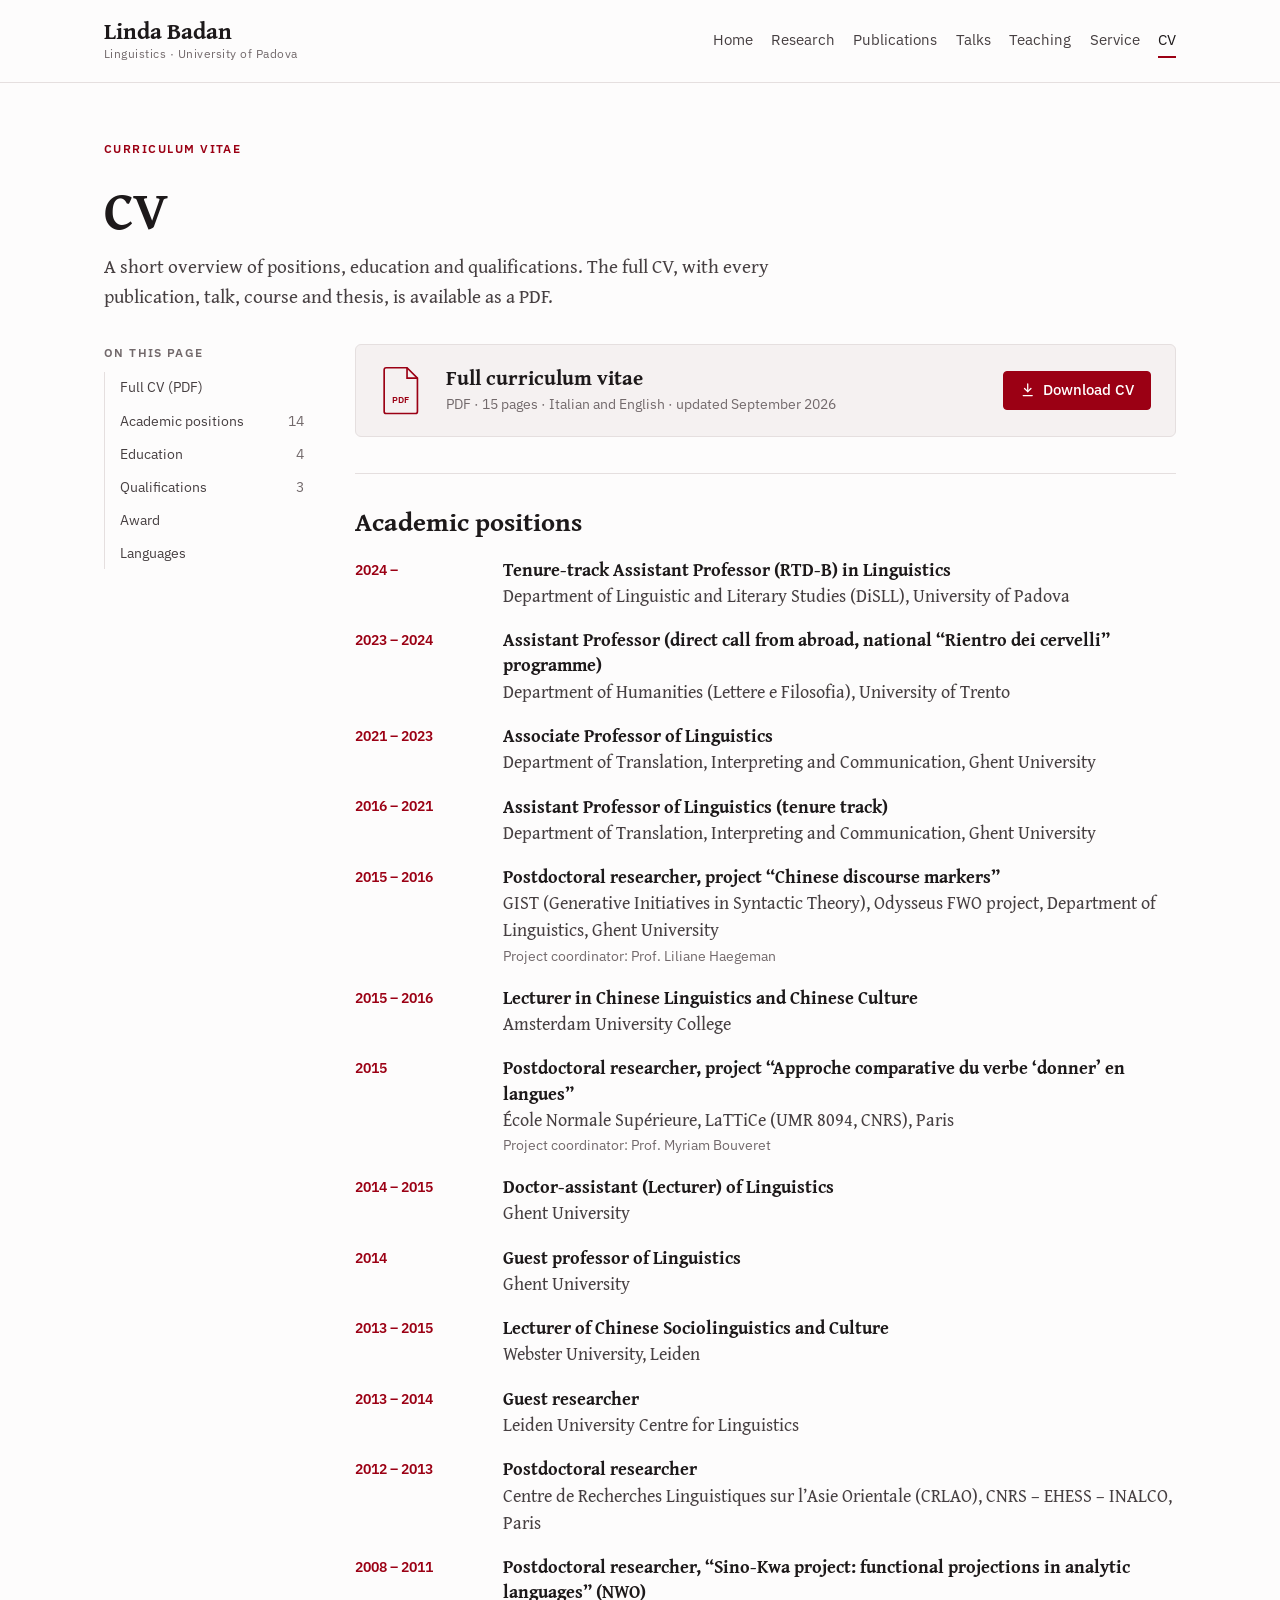
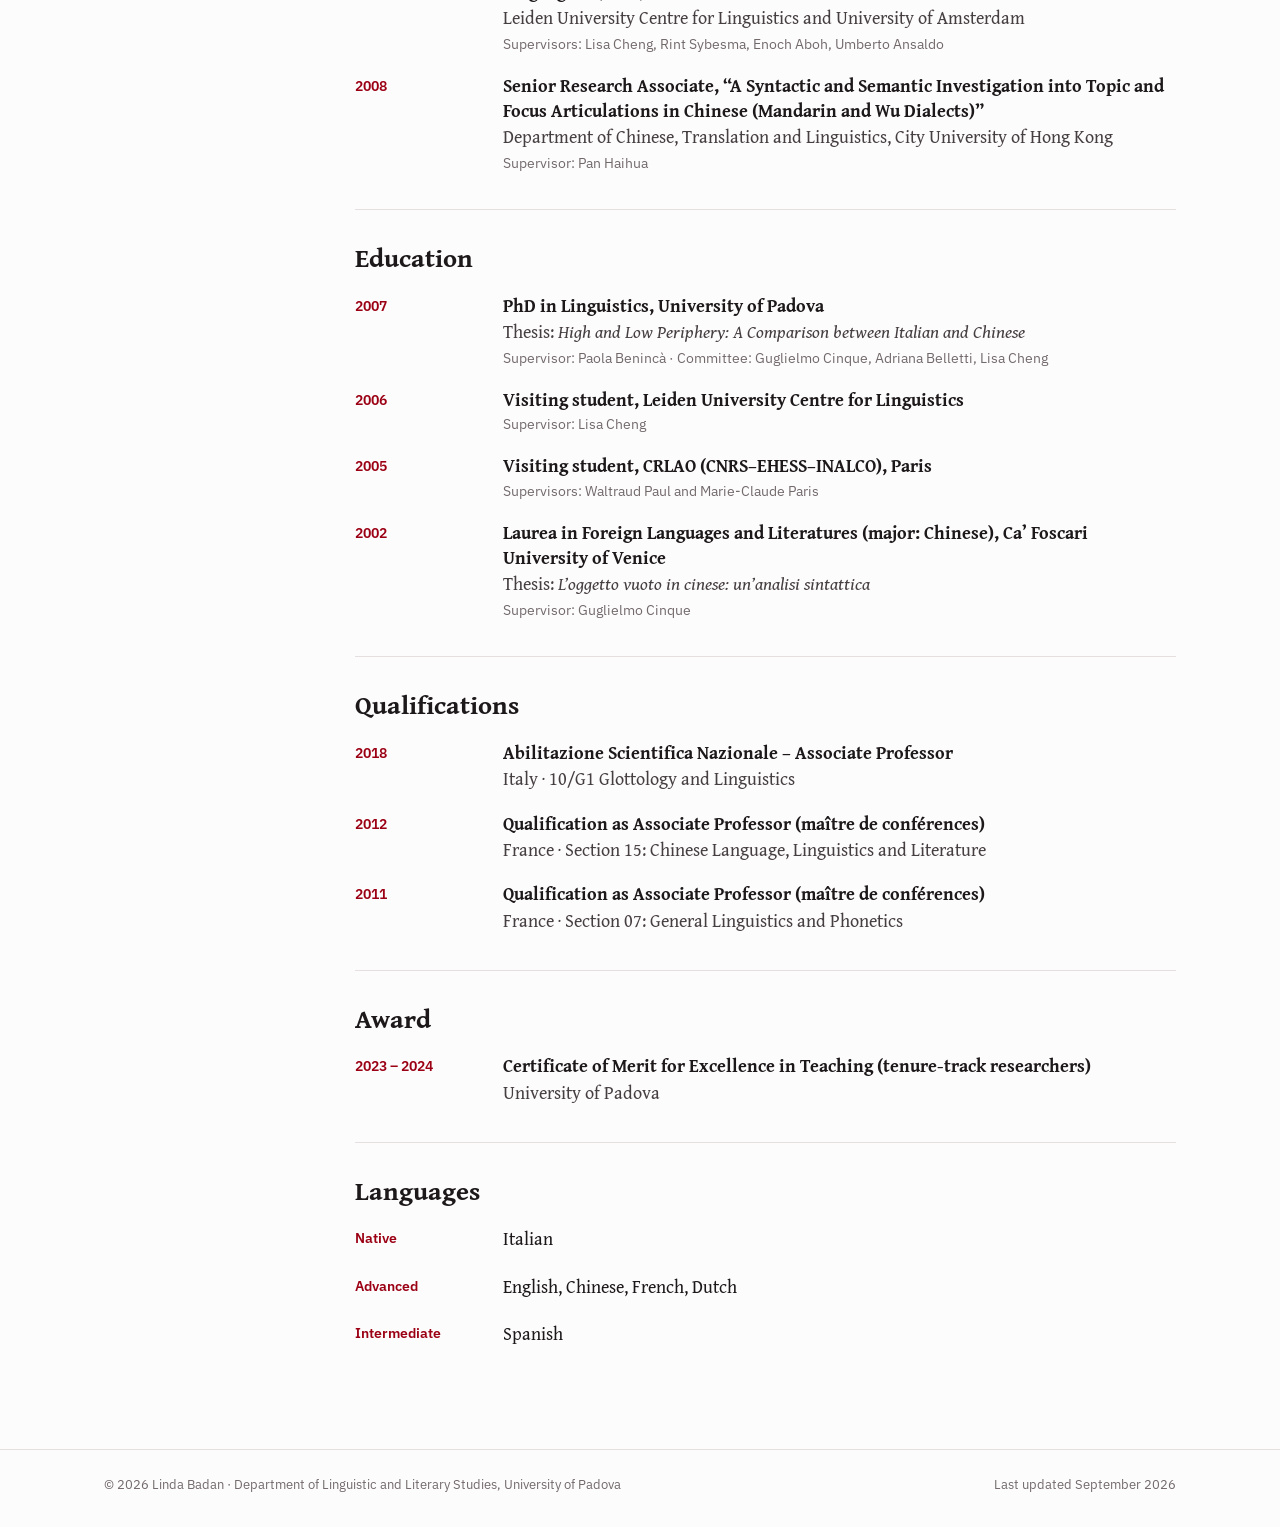
==== cv.html @ 20d54bdb "Sito accademico di Linda Badan: prima versione Home, Research, Publications, Talks, Teaching, Servic" ====
<!doctype html>
<html lang="en">
<head>
<meta charset="utf-8">
<meta name="viewport" content="width=device-width, initial-scale=1, viewport-fit=cover">
<title>CV · Linda Badan</title>
<meta name="description" content="Curriculum vitae of Linda Badan, with the full CV available as a PDF download.">
<meta name="author" content="Linda Badan">
<meta property="og:title" content="CV · Linda Badan">
<meta property="og:description" content="Curriculum vitae of Linda Badan, with the full CV available as a PDF download.">
<meta property="og:type" content="website">
<link rel="icon" href="assets/favicon.svg" type="image/svg+xml">
<link rel="preconnect" href="https://fonts.googleapis.com">
<link rel="preconnect" href="https://fonts.gstatic.com" crossorigin>
<link rel="stylesheet" href="https://fonts.googleapis.com/css2?family=Gentium+Book+Plus:ital,wght@0,400;0,700;1,400;1,700&family=IBM+Plex+Sans:wght@400;500;600&display=swap">
<link rel="stylesheet" href="https://fonts.googleapis.com/css2?family=Noto+Serif+SC:wght@400;700&text=%E4%B9%9F%E4%BA%BA%E4%BD%A0%E5%91%B3%E5%B0%B1%E6%84%9F%E6%88%90%E6%8A%A5%E6%97%A5%E6%98%AF%E6%B0%91%E7%9C%8B%E8%AE%A9%E8%AF%AD&display=swap">
<link rel="stylesheet" href="assets/style.css">
</head>
<body>
<a class="skip" href="#main">Skip to content</a>
<header class="masthead">
  <div class="wrap">
    <a class="brand" href="./"><span class="brand-name">Linda Badan</span><span class="brand-sub">Linguistics · University of Padova</span></a>
    <nav class="nav" aria-label="Main"><a href="./">Home</a><a href="research.html">Research</a><a href="publications.html">Publications</a><a href="talks.html">Talks</a><a href="teaching.html">Teaching</a><a href="service.html">Service</a><a href="cv.html" aria-current="page">CV</a></nav>
  </div>
</header>
<main id="main">
<div class="wrap">
<header class="page-head"><p class="eyebrow">Curriculum vitae</p><h1>CV</h1><p class="lede">A short overview of positions, education and qualifications. The full CV, with every publication, talk, course and thesis, is available as a PDF.</p></header>
<div class="page">
<nav class="page-index" aria-label="On this page"><p class="label">On this page</p><ol><li><a href="#download"><span>Full CV (PDF)</span></a></li><li><a href="#positions"><span>Academic positions</span><span class="n">14</span></a></li><li><a href="#education"><span>Education</span><span class="n">4</span></a></li><li><a href="#qualifications"><span>Qualifications</span><span class="n">3</span></a></li><li><a href="#award"><span>Award</span></a></li><li><a href="#languages"><span>Languages</span></a></li></ol></nav>
<div class="page-body">

<section class="section" id="download">
  <div class="download">
    <svg class="doc-icon" viewBox="0 0 40 48" fill="none" stroke="currentColor" stroke-width="1.6" aria-hidden="true"><path d="M6 2h20l10 10v32a2 2 0 0 1-2 2H6a2 2 0 0 1-2-2V4a2 2 0 0 1 2-2Z"/><path d="M26 2v10h10"/><text x="20" y="36" text-anchor="middle" font-family="IBM Plex Sans, Arial, sans-serif" font-size="9" font-weight="600" fill="currentColor" stroke="none">PDF</text></svg>
    <div><h2>Full curriculum vitae</h2><p class="small">PDF · 15 pages · Italian and English · updated September 2026</p></div>
    <a class="btn btn-primary" href="files/Linda_Badan_CV.pdf"><svg viewBox="0 0 24 24" fill="none" stroke="currentColor" stroke-width="2" stroke-linecap="round" stroke-linejoin="round" aria-hidden="true"><path d="M12 3v12"/><path d="m7 10 5 5 5-5"/><path d="M5 21h14"/></svg>Download CV</a>
  </div>
</section>

<section class="section" id="positions">
  <h2>Academic positions</h2>
  <ul class="timeline">
    <li><span class="period">2024 –</span><div><p class="what">Tenure-track Assistant Professor (RTD-B) in Linguistics</p><p class="where">Department of Linguistic and Literary Studies (DiSLL), University of Padova</p></div></li>
    <li><span class="period">2023 – 2024</span><div><p class="what">Assistant Professor (direct call from abroad, national “Rientro dei cervelli” programme)</p><p class="where">Department of Humanities (Lettere e Filosofia), University of Trento</p></div></li>
    <li><span class="period">2021 – 2023</span><div><p class="what">Associate Professor of Linguistics</p><p class="where">Department of Translation, Interpreting and Communication, Ghent University</p></div></li>
    <li><span class="period">2016 – 2021</span><div><p class="what">Assistant Professor of Linguistics (tenure track)</p><p class="where">Department of Translation, Interpreting and Communication, Ghent University</p></div></li>
    <li><span class="period">2015 – 2016</span><div><p class="what">Postdoctoral researcher, project “Chinese discourse markers”</p><p class="where">GIST (Generative Initiatives in Syntactic Theory), Odysseus FWO project, Department of Linguistics, Ghent University</p><p class="meta">Project coordinator: Prof. Liliane Haegeman</p></div></li>
    <li><span class="period">2015 – 2016</span><div><p class="what">Lecturer in Chinese Linguistics and Chinese Culture</p><p class="where">Amsterdam University College</p></div></li>
    <li><span class="period">2015</span><div><p class="what">Postdoctoral researcher, project “Approche comparative du verbe ‘donner’ en langues”</p><p class="where">École Normale Supérieure, LaTTiCe (UMR 8094, CNRS), Paris</p><p class="meta">Project coordinator: Prof. Myriam Bouveret</p></div></li>
    <li><span class="period">2014 – 2015</span><div><p class="what">Doctor-assistant (Lecturer) of Linguistics</p><p class="where">Ghent University</p></div></li>
    <li><span class="period">2014</span><div><p class="what">Guest professor of Linguistics</p><p class="where">Ghent University</p></div></li>
    <li><span class="period">2013 – 2015</span><div><p class="what">Lecturer of Chinese Sociolinguistics and Culture</p><p class="where">Webster University, Leiden</p></div></li>
    <li><span class="period">2013 – 2014</span><div><p class="what">Guest researcher</p><p class="where">Leiden University Centre for Linguistics</p></div></li>
    <li><span class="period">2012 – 2013</span><div><p class="what">Postdoctoral researcher</p><p class="where">Centre de Recherches Linguistiques sur l’Asie Orientale (CRLAO), CNRS – EHESS – INALCO, Paris</p></div></li>
    <li><span class="period">2008 – 2011</span><div><p class="what">Postdoctoral researcher, “Sino-Kwa project: functional projections in analytic languages” (NWO)</p><p class="where">Leiden University Centre for Linguistics and University of Amsterdam</p><p class="meta">Supervisors: Lisa Cheng, Rint Sybesma, Enoch Aboh, Umberto Ansaldo</p></div></li>
    <li><span class="period">2008</span><div><p class="what">Senior Research Associate, “A Syntactic and Semantic Investigation into Topic and Focus Articulations in Chinese (Mandarin and Wu Dialects)”</p><p class="where">Department of Chinese, Translation and Linguistics, City University of Hong Kong</p><p class="meta">Supervisor: Pan Haihua</p></div></li>
  </ul>
</section>

<section class="section" id="education">
  <h2>Education</h2>
  <ul class="timeline">
    <li><span class="period">2007</span><div><p class="what">PhD in Linguistics, University of Padova</p><p class="where">Thesis: <em>High and Low Periphery: A Comparison between Italian and Chinese</em></p><p class="meta">Supervisor: Paola Benincà · Committee: Guglielmo Cinque, Adriana Belletti, Lisa Cheng</p></div></li>
    <li><span class="period">2006</span><div><p class="what">Visiting student, Leiden University Centre for Linguistics</p><p class="meta">Supervisor: Lisa Cheng</p></div></li>
    <li><span class="period">2005</span><div><p class="what">Visiting student, CRLAO (CNRS–EHESS–INALCO), Paris</p><p class="meta">Supervisors: Waltraud Paul and Marie-Claude Paris</p></div></li>
    <li><span class="period">2002</span><div><p class="what">Laurea in Foreign Languages and Literatures (major: Chinese), Ca’ Foscari University of Venice</p><p class="where">Thesis: <em>L’oggetto vuoto in cinese: un’analisi sintattica</em></p><p class="meta">Supervisor: Guglielmo Cinque</p></div></li>
  </ul>
</section>

<section class="section" id="qualifications">
  <h2>Qualifications</h2>
  <ul class="timeline">
    <li><span class="period">2018</span><div><p class="what">Abilitazione Scientifica Nazionale – Associate Professor</p><p class="where">Italy · 10/G1 Glottology and Linguistics</p></div></li>
    <li><span class="period">2012</span><div><p class="what">Qualification as Associate Professor (maître de conférences)</p><p class="where">France · Section 15: Chinese Language, Linguistics and Literature</p></div></li>
    <li><span class="period">2011</span><div><p class="what">Qualification as Associate Professor (maître de conférences)</p><p class="where">France · Section 07: General Linguistics and Phonetics</p></div></li>
  </ul>
</section>

<section class="section" id="award">
  <h2>Award</h2>
  <ul class="timeline">
    <li><span class="period">2023 – 2024</span><div><p class="what">Certificate of Merit for Excellence in Teaching (tenure-track researchers)</p><p class="where">University of Padova</p></div></li>
  </ul>
</section>

<section class="section" id="languages">
  <h2>Languages</h2>
  <ul class="timeline">
    <li><span class="period">Native</span><div><p>Italian</p></div></li>
    <li><span class="period">Advanced</span><div><p>English, Chinese, French, Dutch</p></div></li>
    <li><span class="period">Intermediate</span><div><p>Spanish</p></div></li>
  </ul>
</section>

</div>
</div>
</div>
</main>
<footer class="footer">
  <div class="wrap">
    <span>© 2026 Linda Badan · Department of Linguistic and Literary Studies, University of Padova</span>
    <span>Last updated September 2026</span>
  </div>
</footer>
<script src="assets/site.js" defer></script>
</body>
</html>
---- assets/style.css ----
/* Linda Badan — site stylesheet
   Layout: a masthead (name + navigation) above a centred wrap. Inner pages put a
   sticky "on this page" index beside a reading column; long lists are ledgers
   with the year in a left gutter. Accent: Padova red. */

:root {
  --paper: #fdfcfc;
  --panel: #f5f1f1;
  --ink: #1d191a;
  --ink-2: #463f41;
  --muted: #72696b;
  --rule: #e5dfdf;
  --rule-soft: #efeaea;
  --accent: #9b0014;
  --accent-ink: #ffffff;
  --accent-wash: #f6e9ea;

  --serif: "Gentium Book Plus", "Noto Serif SC", "Songti SC", "SimSun", Georgia, "Times New Roman", serif;
  --sans: "IBM Plex Sans", system-ui, -apple-system, "Segoe UI", Roboto, "Helvetica Neue", Arial, "PingFang SC", "Microsoft YaHei", sans-serif;

  --wrap: 72rem;
  --measure: 44rem;
  --radius: 4px;
}

@media (prefers-color-scheme: dark) {
  :root:not([data-theme="light"]) {
    --paper: #141112;
    --panel: #1d191a;
    --ink: #eee8e8;
    --ink-2: #cfc6c7;
    --muted: #a0969a;
    --rule: #353031;
    --rule-soft: #282324;
    --accent: #ec7f89;
    --accent-ink: #1b0b0e;
    --accent-wash: #2c1a1d;
    color-scheme: dark;
  }
}

:root[data-theme="dark"] {
  --paper: #141112;
  --panel: #1d191a;
  --ink: #eee8e8;
  --ink-2: #cfc6c7;
  --muted: #a0969a;
  --rule: #353031;
  --rule-soft: #282324;
  --accent: #ec7f89;
  --accent-ink: #1b0b0e;
  --accent-wash: #2c1a1d;
  color-scheme: dark;
}

*, *::before, *::after { box-sizing: border-box; }
[hidden] { display: none !important; }

html { -webkit-text-size-adjust: 100%; scroll-behavior: smooth; }
@media (prefers-reduced-motion: reduce) { html { scroll-behavior: auto; } }

body {
  margin: 0;
  background: var(--paper);
  color: var(--ink);
  font-family: var(--serif);
  font-size: 1.125rem;
  line-height: 1.6;
  text-rendering: optimizeLegibility;
}

img { max-width: 100%; }

a { color: var(--accent); text-decoration-thickness: 1px; text-underline-offset: 0.18em; }
a:hover { text-decoration-thickness: 2px; }
:focus-visible { outline: 2px solid var(--accent); outline-offset: 3px; border-radius: 2px; }

h1, h2, h3 { text-wrap: balance; }
p { margin: 0; }

.wrap { max-width: var(--wrap); margin-inline: auto; padding-inline: clamp(1rem, 4vw, 2.5rem); }

.skip { position: absolute; left: -999px; top: 0; }
.skip:focus { left: 1rem; top: 1rem; z-index: 10; background: var(--paper); padding: 0.5rem 1rem; font-family: var(--sans); }

/* ---------- Masthead ---------- */

.masthead { border-bottom: 1px solid var(--rule); }
.masthead .wrap {
  display: flex; flex-wrap: wrap; align-items: center; justify-content: space-between;
  gap: 0.75rem 2rem; padding-block: 1.1rem;
}
.brand { display: flex; flex-direction: column; text-decoration: none; color: var(--ink); }
.brand-name { font-size: 1.45rem; font-weight: 700; line-height: 1.15; }
.brand-sub { font-family: var(--sans); font-size: 0.78rem; color: var(--muted); letter-spacing: 0.04em; }
.nav { display: flex; flex-wrap: wrap; gap: 0.2rem 1.15rem; font-family: var(--sans); font-size: 0.92rem; }
.nav a { color: var(--ink-2); text-decoration: none; padding-block: 0.3rem; border-bottom: 2px solid transparent; }
.nav a:hover { color: var(--accent); }
.nav a[aria-current="page"] { color: var(--ink); border-bottom-color: var(--accent); }

/* ---------- Shared type ---------- */

.eyebrow {
  font-family: var(--sans); font-size: 0.76rem; font-weight: 600; letter-spacing: 0.12em;
  text-transform: uppercase; color: var(--accent); margin-bottom: 0.6rem;
}
h1 { font-size: clamp(2.3rem, 4vw + 1rem, 3.3rem); line-height: 1.05; margin: 0; font-weight: 700; letter-spacing: -0.01em; }
h2 { font-size: 1.65rem; line-height: 1.2; margin: 0 0 1.2rem; font-weight: 700; }
h3 { font-size: 1.2rem; line-height: 1.3; margin: 0 0 0.4rem; font-weight: 700; }
h2 .count { font-family: var(--sans); font-size: 0.85rem; font-weight: 400; color: var(--muted); margin-left: 0.4rem; }

.lede { font-size: 1.2rem; line-height: 1.55; color: var(--ink-2); max-width: var(--measure); }
.prose { max-width: var(--measure); display: grid; gap: 0.9rem; }
.small, .meta { font-family: var(--sans); font-size: 0.86rem; line-height: 1.5; color: var(--muted); }
.zh { font-family: "Noto Serif SC", "Songti SC", "SimSun", serif; }

.btn {
  display: inline-flex; align-items: center; gap: 0.5rem; font-family: var(--sans); font-size: 0.92rem;
  font-weight: 500; padding: 0.6rem 1rem; border-radius: var(--radius); text-decoration: none;
  border: 1px solid var(--accent); line-height: 1.2;
}
.btn svg { width: 1.05em; height: 1.05em; flex: none; }
.btn-primary { background: var(--accent); color: var(--accent-ink); }
.btn-primary:hover { filter: brightness(1.08); }
.btn-ghost { color: var(--accent); background: transparent; }
.btn-ghost:hover { background: var(--accent-wash); }
.btn-row { display: flex; flex-wrap: wrap; gap: 0.6rem; }

/* ---------- Home ---------- */

.intro {
  display: grid; grid-template-columns: 13.5rem minmax(0, 1fr); gap: clamp(1.5rem, 4vw, 3.5rem);
  align-items: start; padding-block: clamp(2rem, 6vw, 4rem) clamp(1.75rem, 4vw, 2.75rem);
}
.intro-text { display: grid; gap: 1rem; min-width: 0; }
.role { font-family: var(--sans); font-size: 0.98rem; line-height: 1.5; color: var(--ink-2); }
.role strong { color: var(--ink); font-weight: 600; }

.portrait {
  position: relative; width: 100%; max-width: 13.5rem; aspect-ratio: 4 / 5; overflow: hidden;
  background: var(--accent-wash); border-radius: var(--radius); display: grid; place-items: center;
}
.portrait .initials { font-size: 4.2rem; color: var(--accent); letter-spacing: 0.02em; }
.portrait img { position: absolute; inset: 0; width: 100%; height: 100%; object-fit: cover; }

.home-cols {
  display: grid; grid-template-columns: minmax(0, 3fr) minmax(0, 2fr); gap: 0 clamp(2rem, 5vw, 4.5rem);
  border-top: 1px solid var(--rule); padding-block: 0.5rem 3.5rem;
}
.home-cols > div { min-width: 0; }
.home-cols h2 { font-size: 1.35rem; margin: 2.2rem 0 1rem; }
.home-cols h2 a { font-family: var(--sans); font-size: 0.82rem; font-weight: 500; margin-left: 0.6rem; }

.interests { margin: 0; padding-left: 1.1rem; display: grid; gap: 0.35rem; }
.interests li::marker { color: var(--accent); }

.news { list-style: none; margin: 0; padding: 0; display: grid; gap: 1.05rem; }
.news .when { display: block; font-family: var(--sans); font-size: 0.78rem; font-weight: 600; letter-spacing: 0.04em; color: var(--accent); margin-bottom: 0.15rem; font-variant-numeric: tabular-nums; }
.news p { font-size: 1.02rem; line-height: 1.5; }

.contact { display: grid; gap: 0.9rem; margin: 0; }
.contact dt { font-family: var(--sans); font-size: 0.74rem; font-weight: 600; letter-spacing: 0.1em; text-transform: uppercase; color: var(--muted); }
.contact dd { margin: 0.1rem 0 0; font-size: 1.02rem; line-height: 1.5; }

/* ---------- Inner pages ---------- */

.page-head { padding-block: clamp(2rem, 5vw, 3.5rem) clamp(1.25rem, 3vw, 2rem); display: grid; gap: 0.9rem; }

.page { display: grid; grid-template-columns: 12.5rem minmax(0, 1fr); gap: clamp(2rem, 4vw, 3.5rem); padding-bottom: 4rem; }
.page-index { position: sticky; top: 1.25rem; align-self: start; font-family: var(--sans); font-size: 0.86rem; }
.page-index .label { font-size: 0.72rem; font-weight: 600; letter-spacing: 0.12em; text-transform: uppercase; color: var(--muted); margin-bottom: 0.6rem; }
.page-index ol { list-style: none; margin: 0; padding: 0; display: grid; gap: 0.1rem; border-left: 1px solid var(--rule); }
.page-index a { display: flex; justify-content: space-between; gap: 0.75rem; padding: 0.3rem 0 0.3rem 0.85rem; color: var(--ink-2); text-decoration: none; margin-left: -1px; border-left: 2px solid transparent; }
.page-index a:hover { color: var(--accent); border-left-color: var(--accent); }
.page-index .n { color: var(--muted); font-variant-numeric: tabular-nums; }
.page-body { min-width: 0; }

.section { padding-block: 2rem 2.25rem; border-top: 1px solid var(--rule); scroll-margin-top: 1rem; }
.section:first-child { border-top: 0; padding-top: 0; }
.section > .intro-note { margin-bottom: 1.25rem; }

/* Year ledger: year in the gutter, entries beside it */
.year-block {
  display: grid; grid-template-columns: 4rem minmax(0, 1fr); gap: 0 1.25rem;
  padding-block: 0.95rem; border-top: 1px solid var(--rule-soft);
}
.year-block:first-of-type { border-top: 0; padding-top: 0.25rem; }
.year { margin: 0; font-family: var(--sans); font-size: 0.92rem; font-weight: 600; color: var(--accent); padding-top: 0.12rem; font-variant-numeric: tabular-nums; }
.entries { list-style: none; margin: 0; padding: 0; display: grid; gap: 1.05rem; }
.entry { min-width: 0; overflow-wrap: anywhere; }
.entry .cite { line-height: 1.55; }
.entry .me { font-weight: 700; }
.entry .links { margin-top: 0.25rem; font-family: var(--sans); font-size: 0.84rem; }
.entry .links a { text-decoration: none; }
.entry .links a:hover { text-decoration: underline; }
.talk-title { font-size: 1.07rem; line-height: 1.45; }
.entry .meta { margin-top: 0.2rem; }
.tag {
  display: inline-block; font-family: var(--sans); font-size: 0.68rem; font-weight: 600; letter-spacing: 0.07em;
  text-transform: uppercase; color: var(--accent); border: 1px solid currentColor; border-radius: 3px;
  padding: 0.05rem 0.35rem; margin-left: 0.35rem; vertical-align: 0.12em; line-height: 1.3; white-space: nowrap;
}

/* Timeline: a period in the gutter (positions, grants, roles) */
.timeline { list-style: none; margin: 0; padding: 0; display: grid; gap: 1.15rem; }
.timeline > li { display: grid; grid-template-columns: 8rem minmax(0, 1fr); gap: 0.2rem 1.25rem; }
.timeline .period { font-family: var(--sans); font-size: 0.88rem; font-weight: 600; color: var(--accent); padding-top: 0.12rem; font-variant-numeric: tabular-nums; }
.timeline .what { font-weight: 700; line-height: 1.4; }
.timeline .where { color: var(--ink-2); line-height: 1.5; }
.timeline .meta { margin-top: 0.15rem; }
.timeline > li > div { min-width: 0; }

.plain-list { margin: 0; padding-left: 1.1rem; display: grid; gap: 0.55rem; }
.plain-list li::marker { color: var(--muted); }
.cols { columns: 2 17rem; column-gap: 2.5rem; margin: 0; padding-left: 1.1rem; }
.cols li { break-inside: avoid; margin-bottom: 0.35rem; }
.cols li::marker { color: var(--muted); }

.sub { margin-top: 1.75rem; }
.sub:first-child { margin-top: 0; }
.sub > h3 { margin-bottom: 0.9rem; }

/* Filter bar (publications, talks) */
.filters {
  display: flex; flex-wrap: wrap; align-items: center; gap: 0.75rem 1rem; margin-bottom: 1.75rem;
  padding: 0.9rem 1rem; background: var(--panel); border-radius: 6px;
}
.search {
  flex: 1 1 15rem; min-width: 0; font-family: var(--sans); font-size: 0.95rem; color: var(--ink);
  background: var(--paper); border: 1px solid var(--rule); border-radius: var(--radius); padding: 0.55rem 0.75rem;
}
.search::placeholder { color: var(--muted); }
.chips { display: flex; flex-wrap: wrap; gap: 0.4rem; }
.chip {
  font-family: var(--sans); font-size: 0.82rem; color: var(--ink-2); background: var(--paper);
  border: 1px solid var(--rule); border-radius: 999px; padding: 0.32rem 0.75rem; cursor: pointer;
}
.chip:hover { border-color: var(--accent); color: var(--accent); }
.chip[aria-pressed="true"] { background: var(--accent); border-color: var(--accent); color: var(--accent-ink); }
.filter-count { font-family: var(--sans); font-size: 0.82rem; color: var(--muted); margin-left: auto; font-variant-numeric: tabular-nums; }
.filter-empty { font-family: var(--sans); color: var(--muted); padding: 1rem 0; }

/* Research: the clausal spine */
.spine { list-style: none; margin: 0; padding: 0; position: relative; }
.spine::before { content: ""; position: absolute; left: 1.6rem; top: 1.6rem; bottom: 1.6rem; border-left: 1px solid var(--accent); opacity: 0.45; }
.layer { display: grid; grid-template-columns: 3.2rem minmax(0, 1fr); gap: 1.4rem; padding-block: 1rem; position: relative; }
.node {
  position: relative; z-index: 1; width: 3.2rem; height: 3.2rem; border-radius: 50%;
  display: grid; place-items: center; background: var(--paper); border: 1px solid var(--accent);
  color: var(--accent); font-weight: 700; font-size: 1.05rem;
}
.layer-body { min-width: 0; padding-top: 0.35rem; }
.layer-body .label { font-family: var(--sans); font-size: 0.74rem; letter-spacing: 0.1em; text-transform: uppercase; color: var(--muted); font-weight: 600; margin-bottom: 0.2rem; }
.layer-body p + .topics, .area p + .topics { margin-top: 0.6rem; }

.topics { list-style: none; margin: 0; padding: 0; display: flex; flex-wrap: wrap; gap: 0.2rem 0.45rem; font-family: var(--sans); font-size: 0.85rem; color: var(--ink-2); }
.topics li:not(:last-child)::after { content: "\00B7"; margin-left: 0.45rem; color: var(--muted); }

.areas { display: grid; grid-template-columns: repeat(auto-fit, minmax(17rem, 1fr)); gap: 1.75rem 2.5rem; }
.area { min-width: 0; }
.area p { color: var(--ink-2); }

/* CV download */
.download {
  display: grid; grid-template-columns: auto minmax(0, 1fr) auto; align-items: center; gap: 1rem 1.5rem;
  padding: 1.25rem 1.5rem; background: var(--panel); border: 1px solid var(--rule); border-radius: 6px;
}
.download .doc-icon { width: 2.6rem; height: 3.2rem; color: var(--accent); }
.download h2 { font-size: 1.3rem; margin: 0 0 0.2rem; }

/* ---------- Footer ---------- */

.footer { border-top: 1px solid var(--rule); }
.footer .wrap { display: flex; flex-wrap: wrap; justify-content: space-between; gap: 0.5rem 2rem; padding-block: 1.5rem 2rem; font-family: var(--sans); font-size: 0.82rem; color: var(--muted); }
.footer a { color: var(--muted); }

/* ---------- Narrow screens ---------- */

@media (max-width: 880px) {
  .page { grid-template-columns: 1fr; gap: 1.25rem; }
  .page-index { position: static; }
  .page-index ol { display: flex; flex-wrap: wrap; gap: 0.3rem 1rem; border-left: 0; }
  .page-index a { padding: 0.15rem 0; border-left: 0; margin-left: 0; justify-content: flex-start; }
  .page-index a:hover { border-left: 0; }
}

@media (max-width: 820px) {
  .home-cols { grid-template-columns: 1fr; }
}

@media (max-width: 640px) {
  body { font-size: 1.0625rem; }
  .intro { grid-template-columns: 1fr; }
  .portrait { max-width: 8.5rem; }
  .portrait .initials { font-size: 2.8rem; }
  .download { grid-template-columns: auto minmax(0, 1fr); }
  .download .btn { grid-column: 1 / -1; justify-self: start; }
}

@media (max-width: 520px) {
  .year-block { grid-template-columns: 1fr; gap: 0.5rem; }
  .timeline > li { grid-template-columns: 1fr; }
  .filter-count { margin-left: 0; }
}
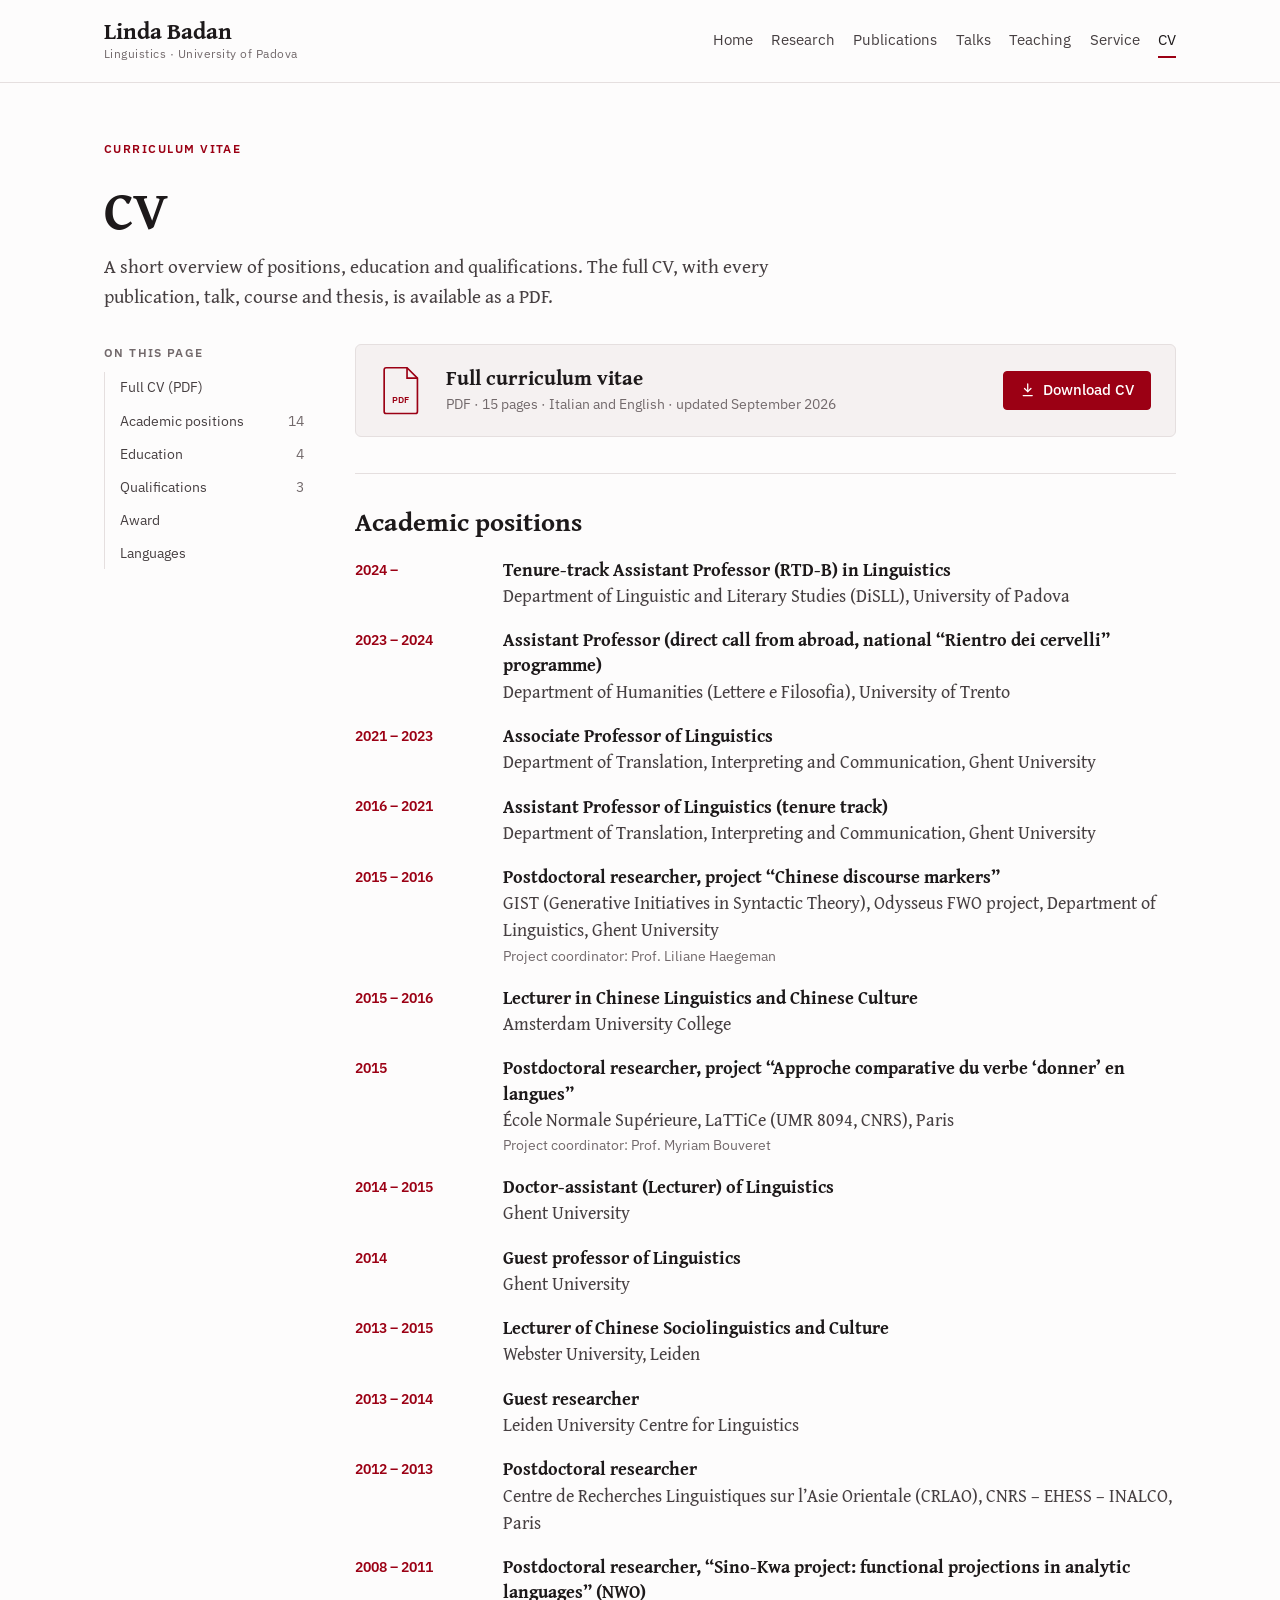
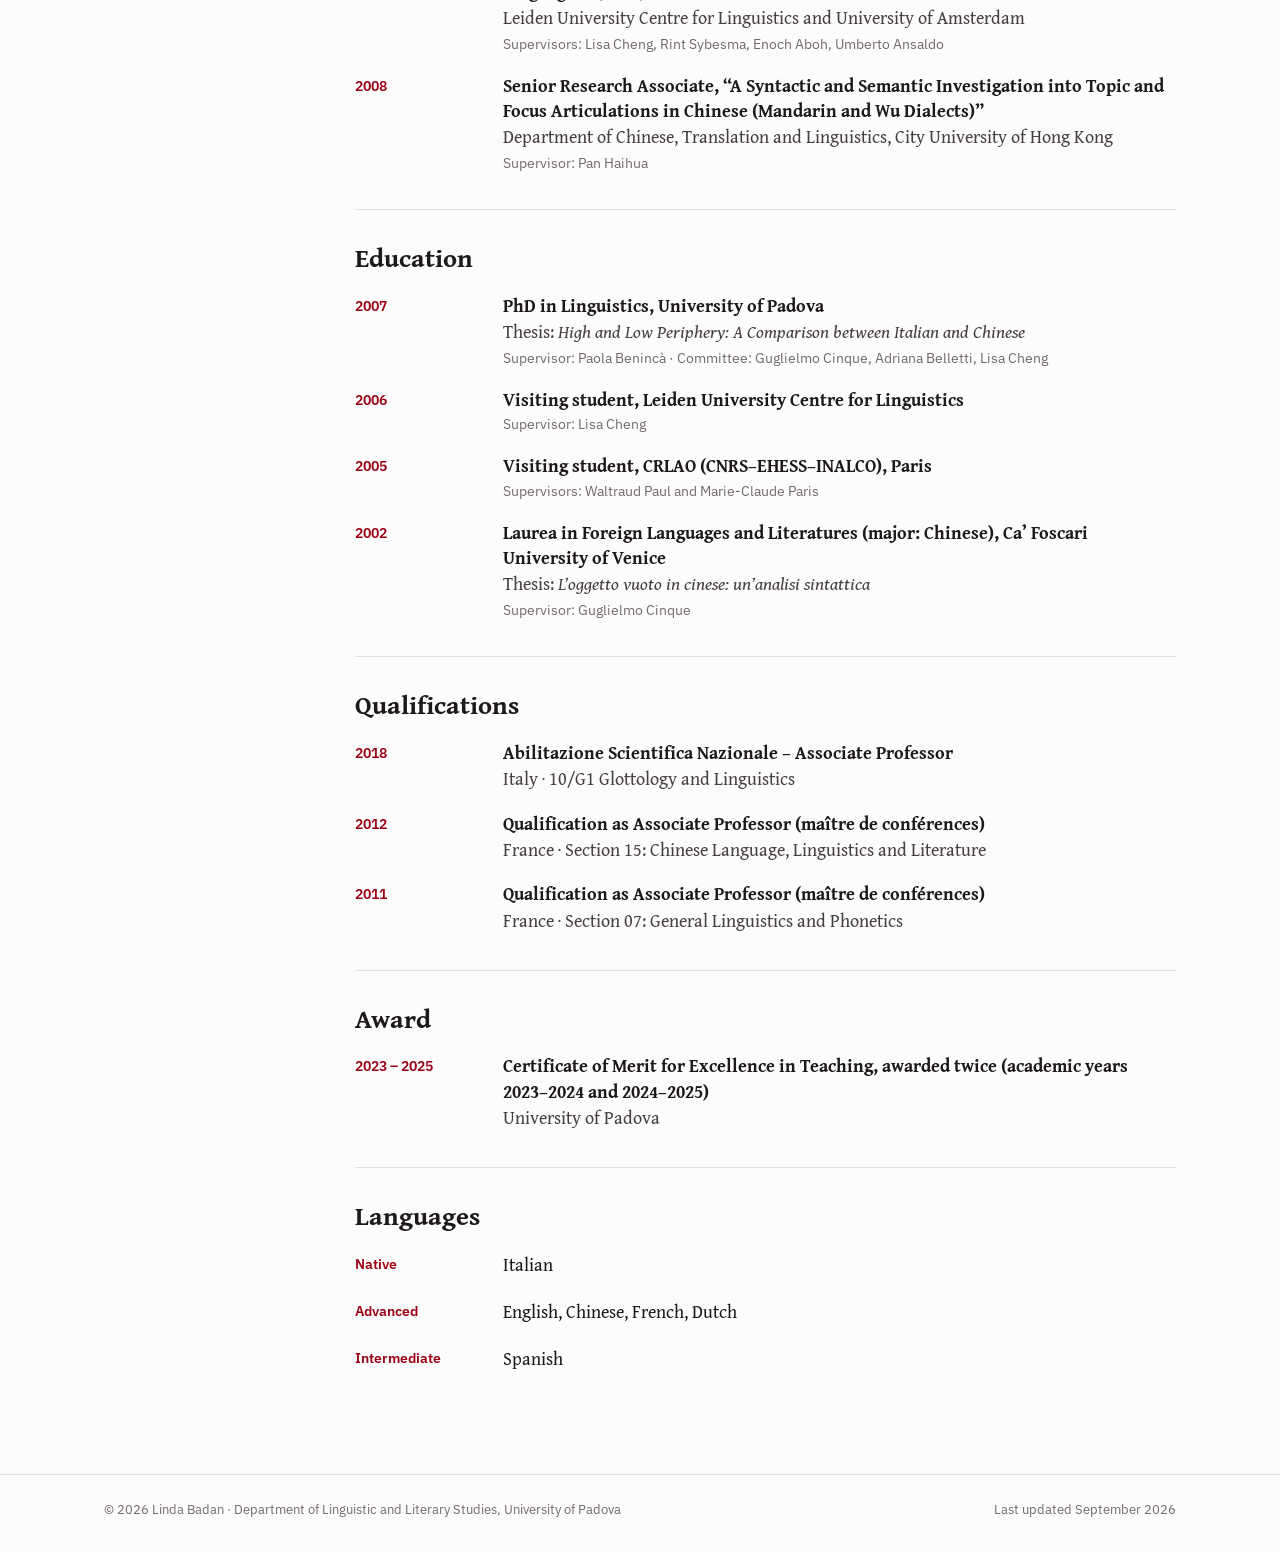
==== commit eebe1899: "Certificato di eccellenza nella didattica: assegnato due volte (2023-24 e 2024-25); aggiorna il CV i" ====
--- a/cv.html
+++ b/cv.html
@@ -81,7 +81,7 @@
 <section class="section" id="award">
   <h2>Award</h2>
   <ul class="timeline">
-    <li><span class="period">2023 – 2024</span><div><p class="what">Certificate of Merit for Excellence in Teaching (tenure-track researchers)</p><p class="where">University of Padova</p></div></li>
+    <li><span class="period">2023 – 2025</span><div><p class="what">Certificate of Merit for Excellence in Teaching, awarded twice (academic years 2023–2024 and 2024–2025)</p><p class="where">University of Padova</p></div></li>
   </ul>
 </section>
 
